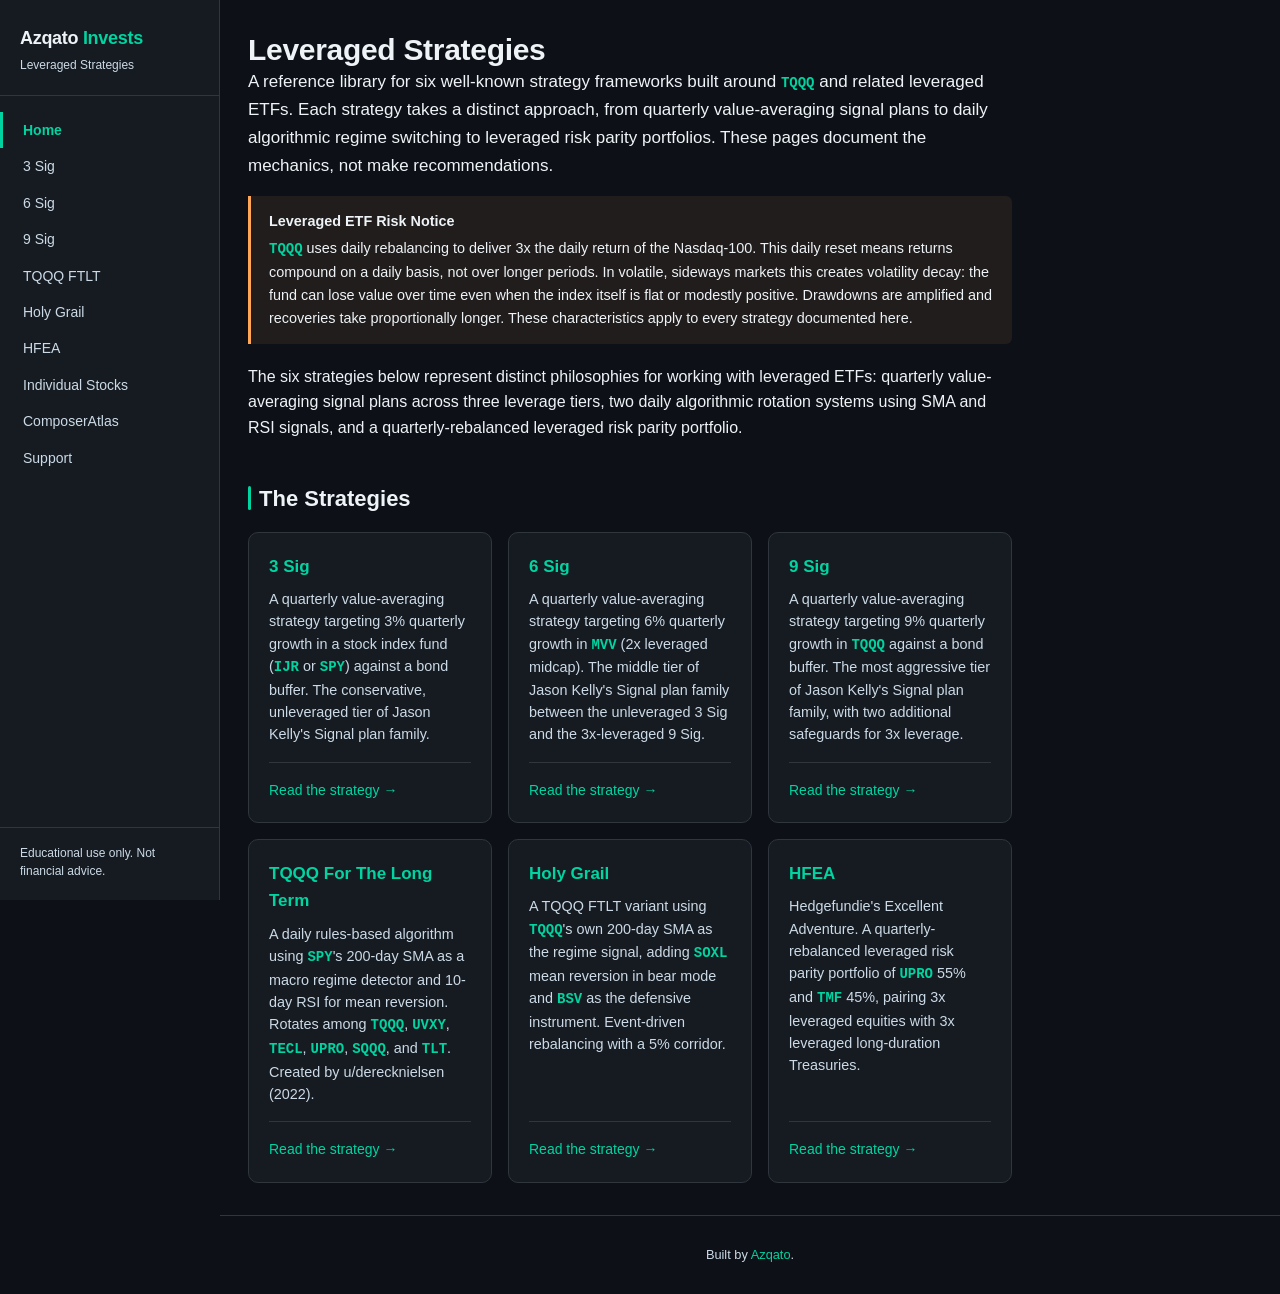
==== index.html @ e36377e2 "v1.1.0: docs audit, em dash cleanup, mobile CSS fix Co-Authored-By: Claude Sonnet 4.6 <noreply@anthr" ====
<!DOCTYPE html>
<html lang="en">
<head>
  <meta charset="UTF-8">
  <meta name="viewport" content="width=device-width, initial-scale=1.0">
  <title>Leveraged Strategies</title>
  <meta name="description" content="A reference library for six leveraged ETF strategy frameworks built around TQQQ. Educational use only.">
  <link rel="icon" href="data:image/svg+xml,<svg xmlns='http://www.w3.org/2000/svg' viewBox='0 0 100 100'><text y='.9em' font-size='90'>🚀</text></svg>">
  <link rel="stylesheet" href="css/style.css">
</head>
<body>
  <a class="skip-link" href="#main-content">Skip to content</a>

  <nav class="top-bar" aria-label="Site navigation">
    <div class="top-bar-inner">
      <a href="https://azqato.com/invests" class="logo-link"><span class="logo-text">Azqato <span class="logo-dot">Invests</span></span></a>
      <button class="nav-toggle" aria-label="Toggle navigation" aria-expanded="false" aria-controls="mobile-nav">
        <svg width="20" height="15" viewBox="0 0 20 15" fill="none" aria-hidden="true">
          <rect y="0" width="20" height="2" rx="1" fill="currentColor"/>
          <rect y="6.5" width="20" height="2" rx="1" fill="currentColor"/>
          <rect y="13" width="20" height="2" rx="1" fill="currentColor"/>
        </svg>
      </button>
    </div>
    <div class="top-bar-nav" id="mobile-nav" hidden>
      <ul>
        <li><a href="index.html" class="nav-link active" aria-current="page">Home</a></li>
        <li><a href="3sig.html" class="nav-link">3 Sig</a></li>
        <li><a href="6sig.html" class="nav-link">6 Sig</a></li>
        <li><a href="9sig.html" class="nav-link">9 Sig</a></li>
        <li><a href="tqqq-ftlt.html" class="nav-link">TQQQ FTLT</a></li>
        <li><a href="holy-grail.html" class="nav-link">Holy Grail</a></li>
        <li><a href="hfea.html" class="nav-link">HFEA</a></li>
        <li><a href="https://azqato.github.io/stocks/" class="nav-link">Individual Stocks</a></li>
        <li><a href="https://azqato.github.io/composer/" class="nav-link">ComposerAtlas</a></li>
        <li><a href="https://azqato.github.io/support.html" class="nav-link">Support</a></li>
      </ul>
    </div>
  </nav>

  <div class="layout">
    <aside class="sidebar" aria-label="Site navigation">
      <div class="sidebar-logo">
        <a href="https://azqato.com/invests" class="logo-link"><span class="logo-text">Azqato <span class="logo-dot">Invests</span></span></a>
        <span class="site-label">Leveraged Strategies</span>
      </div>
      <nav class="sidebar-nav" aria-label="Pages">
        <ul>
          <li><a href="index.html" class="nav-link active" aria-current="page">Home</a></li>
          <li><a href="3sig.html" class="nav-link">3 Sig</a></li>
          <li><a href="6sig.html" class="nav-link">6 Sig</a></li>
          <li><a href="9sig.html" class="nav-link">9 Sig</a></li>
          <li><a href="tqqq-ftlt.html" class="nav-link">TQQQ FTLT</a></li>
          <li><a href="holy-grail.html" class="nav-link">Holy Grail</a></li>
          <li><a href="hfea.html" class="nav-link">HFEA</a></li>
          <li><a href="https://azqato.github.io/stocks/" class="nav-link">Individual Stocks</a></li>
        <li><a href="https://azqato.github.io/composer/" class="nav-link">ComposerAtlas</a></li>
        <li><a href="https://azqato.github.io/support.html" class="nav-link">Support</a></li>
        </ul>
      </nav>
      <p class="sidebar-disclaimer">Educational use only. Not financial advice.</p>
    </aside>

    <div class="content-wrap">
      <main id="main-content">

        <section class="site-intro">
          <h1>Leveraged Strategies</h1>
          <p class="lead">A reference library for six well-known strategy frameworks built around <span class="ticker">TQQQ</span> and related leveraged ETFs. Each strategy takes a distinct approach, from quarterly value-averaging signal plans to daily algorithmic regime switching to leveraged risk parity portfolios. These pages document the mechanics, not make recommendations.</p>

          <div class="callout callout-risk" role="note" aria-label="Risk notice">
            <strong>Leveraged ETF Risk Notice</strong>
            <span class="ticker">TQQQ</span> uses daily rebalancing to deliver 3x the daily return of the Nasdaq-100. This daily reset means returns compound on a daily basis, not over longer periods. In volatile, sideways markets this creates volatility decay: the fund can lose value over time even when the index itself is flat or modestly positive. Drawdowns are amplified and recoveries take proportionally longer. These characteristics apply to every strategy documented here.
          </div>

          <p>The six strategies below represent distinct philosophies for working with leveraged ETFs: quarterly value-averaging signal plans across three leverage tiers, two daily algorithmic rotation systems using SMA and RSI signals, and a quarterly-rebalanced leveraged risk parity portfolio.</p>
        </section>

        <section aria-labelledby="strategies-heading">
          <h2 id="strategies-heading">The Strategies</h2>
          <div class="strategies-grid">

            <article class="strategy-card strat-3sig">
              <div class="card-body">
                <h3 class="card-title">3 Sig</h3>
                <p class="card-summary">A quarterly value-averaging strategy targeting 3% quarterly growth in a stock index fund (<span class="ticker">IJR</span> or <span class="ticker">SPY</span>) against a bond buffer. The conservative, unleveraged tier of Jason Kelly's Signal plan family.</p>
              </div>
              <div class="card-footer">
                <a href="3sig.html" class="card-link">Read the strategy &rarr;</a>
              </div>
            </article>

            <article class="strategy-card strat-6sig">
              <div class="card-body">
                <h3 class="card-title">6 Sig</h3>
                <p class="card-summary">A quarterly value-averaging strategy targeting 6% quarterly growth in <span class="ticker">MVV</span> (2x leveraged midcap). The middle tier of Jason Kelly's Signal plan family between the unleveraged 3 Sig and the 3x-leveraged 9 Sig.</p>
              </div>
              <div class="card-footer">
                <a href="6sig.html" class="card-link">Read the strategy &rarr;</a>
              </div>
            </article>

            <article class="strategy-card strat-9sig">
              <div class="card-body">
                <h3 class="card-title">9 Sig</h3>
                <p class="card-summary">A quarterly value-averaging strategy targeting 9% quarterly growth in <span class="ticker">TQQQ</span> against a bond buffer. The most aggressive tier of Jason Kelly's Signal plan family, with two additional safeguards for 3x leverage.</p>
              </div>
              <div class="card-footer">
                <a href="9sig.html" class="card-link">Read the strategy &rarr;</a>
              </div>
            </article>

            <article class="strategy-card strat-ftlt">
              <div class="card-body">
                <h3 class="card-title">TQQQ For The Long Term</h3>
                <p class="card-summary">A daily rules-based algorithm using <span class="ticker">SPY</span>'s 200-day SMA as a macro regime detector and 10-day RSI for mean reversion. Rotates among <span class="ticker">TQQQ</span>, <span class="ticker">UVXY</span>, <span class="ticker">TECL</span>, <span class="ticker">UPRO</span>, <span class="ticker">SQQQ</span>, and <span class="ticker">TLT</span>. Created by u/derecknielsen (2022).</p>
              </div>
              <div class="card-footer">
                <a href="tqqq-ftlt.html" class="card-link">Read the strategy &rarr;</a>
              </div>
            </article>

            <article class="strategy-card strat-grail">
              <div class="card-body">
                <h3 class="card-title">Holy Grail</h3>
                <p class="card-summary">A TQQQ FTLT variant using <span class="ticker">TQQQ</span>'s own 200-day SMA as the regime signal, adding <span class="ticker">SOXL</span> mean reversion in bear mode and <span class="ticker">BSV</span> as the defensive instrument. Event-driven rebalancing with a 5% corridor.</p>
              </div>
              <div class="card-footer">
                <a href="holy-grail.html" class="card-link">Read the strategy &rarr;</a>
              </div>
            </article>

            <article class="strategy-card strat-hfea">
              <div class="card-body">
                <h3 class="card-title">HFEA</h3>
                <p class="card-summary">Hedgefundie's Excellent Adventure. A quarterly-rebalanced leveraged risk parity portfolio of <span class="ticker">UPRO</span> 55% and <span class="ticker">TMF</span> 45%, pairing 3x leveraged equities with 3x leveraged long-duration Treasuries.</p>
              </div>
              <div class="card-footer">
                <a href="hfea.html" class="card-link">Read the strategy &rarr;</a>
              </div>
            </article>

          </div>
        </section>

      </main>

      <footer>
        <p>Built by <a href="https://azqato.github.io">Azqato</a>.</p>
      </footer>
    </div>
  </div>

  <script src="js/main.js"></script>
</body>
</html>
---- css/style.css ----
/* ============================================================
   :root — Design tokens
   ============================================================ */
:root {
  --color-bg: #0d1117;
  --color-surface: #161b22;
  --color-border: #30363d;
  --color-accent: #00d4a0;
  --color-accent-hover: #00e6b0;
  --color-accent-light: rgba(0, 212, 160, 0.08);
  --color-card-hover: #1c2128;
  --color-tag-bg: #21262d;
  --color-text-primary: #eef3f7;
  --color-text-secondary: #cbdae6;
  --color-positive: #3fb950;
  --color-negative: #f85149;
  --color-warning: #ffa657;
  --color-purple: #bc8cff;
  --color-strat-3sig: #79c0ff;
  --color-strat-6sig: #e3b341;
  --color-strat-9sig: #58a6ff;
  --color-strat-hfea: #f0883e;
  --color-strat-ftlt: #3fb950;
  --color-strat-grail: #bc8cff;
  --font-ui: -apple-system, BlinkMacSystemFont, 'Segoe UI', Roboto, 'Helvetica Neue', Arial, sans-serif;
  --font-mono: 'SF Mono', 'Consolas', 'Liberation Mono', 'Courier New', monospace;
}

/* ============================================================
   Reset / base
   ============================================================ */
*, *::before, *::after {
  box-sizing: border-box;
  margin: 0;
  padding: 0;
}

html {
  scroll-behavior: smooth;
}

body {
  background-color: var(--color-bg);
  color: var(--color-text-primary);
  font-family: var(--font-ui);
  font-size: 1rem;
  line-height: 1.6;
  -webkit-font-smoothing: antialiased;
}

a {
  color: var(--color-accent);
  text-decoration: none;
}

a:hover {
  color: var(--color-accent-hover);
}

a:focus-visible {
  outline: 2px solid var(--color-accent);
  outline-offset: 3px;
  border-radius: 2px;
}

ul {
  list-style: none;
}

img {
  max-width: 100%;
  display: block;
}

/* ============================================================
   Layout grid (sidebar + content)
   ============================================================ */
.skip-link {
  position: fixed;
  top: 0;
  left: 0;
  padding: 8px 16px;
  background: var(--color-accent);
  color: var(--color-bg);
  font-weight: 600;
  font-size: 0.875rem;
  z-index: 1000;
  border-radius: 0 0 6px 0;
  transform: translateY(-100%);
  transition: transform 0.15s;
}

.skip-link:focus {
  transform: translateY(0);
}

.layout {
  display: grid;
  grid-template-columns: 220px 1fr;
  align-items: start;
  min-height: 100vh;
}

.content-wrap {
  display: flex;
  flex-direction: column;
  min-width: 0;
  min-height: 100vh;
}

main {
  flex: 1;
  max-width: 820px;
  padding: 32px 28px;
}

/* ============================================================
   Sidebar and top-bar nav
   ============================================================ */
.sidebar {
  width: 220px;
  background: var(--color-surface);
  border-right: 1px solid var(--color-border);
  position: sticky;
  top: 0;
  height: 100vh;
  overflow-y: auto;
  display: flex;
  flex-direction: column;
  padding: 24px 0 20px;
  flex-shrink: 0;
}

.sidebar-logo {
  padding: 0 20px 20px;
  border-bottom: 1px solid var(--color-border);
  margin-bottom: 8px;
}

a.logo-link {
  text-decoration: none;
  color: inherit;
}

.logo-text {
  display: block;
  font-size: 1.125rem;
  font-weight: 700;
  color: var(--color-text-primary);
  letter-spacing: -0.3px;
}

.logo-dot {
  color: var(--color-accent);
}

.site-label {
  display: block;
  font-size: 0.75rem;
  color: var(--color-text-secondary);
  margin-top: 3px;
}

.sidebar-nav {
  flex: 1;
  padding: 8px 0;
}

.nav-link {
  display: block;
  padding: 7px 20px;
  font-size: 0.875rem;
  font-weight: 500;
  color: var(--color-text-secondary);
  transition: color 0.15s;
  border-left: 3px solid transparent;
}

.nav-link:hover {
  color: var(--color-text-primary);
}

.nav-link.active {
  color: var(--color-accent);
  font-weight: 600;
  border-left-color: var(--color-accent);
}

.on-this-page {
  margin-top: 16px;
  padding-top: 16px;
  border-top: 1px solid var(--color-border);
}

.on-this-page-label {
  font-size: 0.6875rem;
  font-weight: 600;
  text-transform: uppercase;
  letter-spacing: 0.06em;
  color: var(--color-text-secondary);
  padding: 0 20px 6px;
  display: block;
}

.anchor-link {
  display: block;
  padding: 5px 20px 5px 28px;
  font-size: 0.8125rem;
  color: var(--color-text-secondary);
  transition: color 0.15s;
  border-left: 3px solid transparent;
}

.anchor-link:hover {
  color: var(--color-text-primary);
}

.anchor-link.is-active {
  color: var(--color-accent);
}

.sidebar-disclaimer {
  padding: 16px 20px 0;
  font-size: 0.75rem;
  color: var(--color-text-secondary);
  border-top: 1px solid var(--color-border);
  line-height: 1.5;
}

/* Top bar — mobile only, hidden on desktop */
.top-bar {
  display: none;
  position: sticky;
  top: 0;
  z-index: 100;
  background: rgba(22, 27, 34, 0.9);
  backdrop-filter: blur(12px);
  -webkit-backdrop-filter: blur(12px);
  border-bottom: 1px solid var(--color-border);
}

.top-bar-inner {
  display: flex;
  align-items: center;
  justify-content: space-between;
  padding: 12px 20px;
}

.nav-toggle {
  background: none;
  border: none;
  cursor: pointer;
  padding: 4px;
  color: var(--color-text-primary);
  display: flex;
  align-items: center;
  justify-content: center;
}

.nav-toggle:focus-visible {
  outline: 2px solid var(--color-accent);
  outline-offset: 3px;
  border-radius: 2px;
}

.top-bar-nav {
  border-top: 1px solid var(--color-border);
  padding: 8px 0 12px;
}

.top-bar-nav .nav-link {
  border-left: none;
  padding: 9px 20px;
}

.top-bar-nav .nav-link.active {
  border-left: none;
  border-bottom: 2px solid var(--color-accent);
}

/* ============================================================
   Typography
   ============================================================ */
h1 {
  font-size: 1.875rem;
  font-weight: 700;
  color: var(--color-text-primary);
  letter-spacing: -0.3px;
  line-height: 1.2;
}

h2 {
  font-size: 1.375rem;
  font-weight: 700;
  color: var(--color-text-primary);
  display: flex;
  align-items: center;
  gap: 0.5rem;
  margin-bottom: 1rem;
  margin-top: 2.5rem;
}

h2::before {
  content: '';
  display: block;
  width: 3px;
  height: 1.1em;
  background: var(--color-accent);
  border-radius: 2px;
  flex-shrink: 0;
}

h3 {
  font-size: 1.0625rem;
  font-weight: 600;
  color: var(--color-text-primary);
  margin-bottom: 0.5rem;
  margin-top: 1.5rem;
}

p {
  margin-bottom: 1rem;
}

p:last-child {
  margin-bottom: 0;
}

.lead {
  font-size: 1.0625rem;
  line-height: 1.65;
}

.caption {
  font-size: 0.78rem;
  color: var(--color-text-secondary);
}

.num {
  font-family: var(--font-mono);
  font-size: 0.85rem;
}

.ticker {
  font-family: var(--font-mono);
  font-size: 0.875rem;
  font-weight: 600;
  color: var(--color-accent);
}

/* ============================================================
   Hero (badge, title, sub)
   ============================================================ */
.hero {
  margin-bottom: 2rem;
  padding-bottom: 2rem;
  border-bottom: 1px solid var(--color-border);
}

.hero-badge {
  display: inline-flex;
  align-items: center;
  gap: 6px;
  background: var(--color-tag-bg);
  border: 1px solid var(--color-border);
  border-radius: 999px;
  padding: 4px 12px;
  font-size: 0.75rem;
  color: var(--color-text-secondary);
  margin-bottom: 14px;
}

.hero-badge-dot {
  width: 8px;
  height: 8px;
  border-radius: 50%;
  flex-shrink: 0;
}

.hero h1 {
  margin-bottom: 12px;
}

.hero .lead {
  color: var(--color-text-primary);
}

/* ============================================================
   Strategy cards (index)
   ============================================================ */
.strategies-grid {
  display: grid;
  grid-template-columns: repeat(3, 1fr);
  gap: 16px;
  margin-top: 1rem;
}

.strategy-card {
  background: var(--color-surface);
  border: 1px solid var(--color-border);
  border-radius: 10px;
  padding: 20px;
  display: flex;
  flex-direction: column;
  position: relative;
  overflow: hidden;
  transition: background 0.15s, transform 0.15s, box-shadow 0.15s;
}

.strategy-card::before {
  content: '';
  position: absolute;
  top: 0;
  left: 0;
  right: 0;
  height: 2px;
  opacity: 0;
  transition: opacity 0.15s;
}

.strategy-card:hover {
  background: var(--color-card-hover);
  transform: translateY(-2px);
  box-shadow: 0 4px 18px rgba(0, 212, 160, 0.07);
}

.strategy-card:hover::before {
  opacity: 1;
}

.strat-3sig::before  { background: var(--color-strat-3sig); }
.strat-6sig::before  { background: var(--color-strat-6sig); }
.strat-9sig::before  { background: var(--color-strat-9sig); }
.strat-hfea::before  { background: var(--color-strat-hfea); }
.strat-ftlt::before  { background: var(--color-strat-ftlt); }
.strat-grail::before { background: var(--color-strat-grail); }

.card-body {
  flex: 1;
}

.card-title {
  font-size: 1.0625rem;
  font-weight: 700;
  color: var(--color-accent);
  margin-bottom: 8px;
  margin-top: 0;
}

.card-summary {
  font-size: 0.9rem;
  color: var(--color-text-secondary);
  line-height: 1.55;
  margin-bottom: 0;
}

.card-footer {
  margin-top: 16px;
  padding-top: 14px;
  border-top: 1px solid var(--color-border);
}

.card-link {
  font-size: 0.875rem;
  font-weight: 500;
  color: var(--color-accent);
}

.card-link:hover {
  color: var(--color-accent-hover);
}

/* ============================================================
   Placeholder blocks
   ============================================================ */
.placeholder {
  border: 1px dashed var(--color-border);
  border-radius: 8px;
  padding: 24px;
  color: var(--color-text-secondary);
  font-style: italic;
  text-align: center;
  font-size: 0.9rem;
}

/* ============================================================
   Tables
   ============================================================ */
.table-wrap {
  border: 1px solid var(--color-border);
  border-radius: 8px;
  overflow: hidden;
  margin-bottom: 1.5rem;
}

table {
  width: 100%;
  border-collapse: collapse;
  font-size: 0.9rem;
}

.visually-hidden {
  position: absolute;
  width: 1px;
  height: 1px;
  overflow: hidden;
  clip: rect(0 0 0 0);
  white-space: nowrap;
}

thead th {
  background: var(--color-card-hover);
  font-size: 0.6875rem;
  font-weight: 600;
  text-transform: uppercase;
  letter-spacing: 0.06em;
  color: var(--color-text-secondary);
  padding: 10px 14px;
  text-align: left;
}

tbody tr:nth-child(even) {
  background: rgba(255, 255, 255, 0.02);
}

tbody tr:hover {
  background: var(--color-accent-light);
}

td {
  padding: 10px 14px;
  color: var(--color-text-primary);
  border-top: 1px solid var(--color-border);
}

td.num {
  text-align: right;
  font-family: var(--font-mono);
  font-size: 0.85rem;
}

td.positive { color: var(--color-positive); }
td.negative { color: var(--color-negative); }

/* ============================================================
   Callout boxes (info, risk)
   ============================================================ */
.callout {
  border-radius: 0 6px 6px 0;
  padding: 14px 18px;
  margin-bottom: 1.25rem;
  font-size: 0.9rem;
  line-height: 1.6;
}

.callout strong {
  display: block;
  margin-bottom: 4px;
  font-weight: 600;
}

.callout-info {
  background: var(--color-accent-light);
  border-left: 3px solid var(--color-accent);
  color: var(--color-text-primary);
}

.callout-risk {
  background: rgba(255, 166, 87, 0.08);
  border-left: 3px solid var(--color-warning);
  color: var(--color-text-primary);
}

/* ============================================================
   Badges and ticker tags
   ============================================================ */
.badge {
  display: inline-flex;
  align-items: center;
  border-radius: 999px;
  padding: 3px 10px;
  font-size: 0.75rem;
  font-weight: 500;
  border: 1px solid;
}

.badge-neutral {
  background: var(--color-tag-bg);
  color: var(--color-text-secondary);
  border-color: var(--color-border);
}

.badge-caution {
  background: rgba(255, 166, 87, 0.12);
  color: var(--color-warning);
  border-color: rgba(255, 166, 87, 0.3);
}

.badge-negative {
  background: rgba(248, 81, 73, 0.12);
  color: var(--color-negative);
  border-color: rgba(248, 81, 73, 0.3);
}

.badge-positive {
  background: rgba(63, 185, 80, 0.12);
  color: var(--color-positive);
  border-color: rgba(63, 185, 80, 0.3);
}

.ticker-tag {
  display: inline-flex;
  align-items: center;
  font-family: var(--font-mono);
  font-size: 0.8125rem;
  font-weight: 600;
  color: var(--color-accent);
  background: var(--color-tag-bg);
  border: 1px solid var(--color-border);
  border-radius: 6px;
  padding: 1px 7px;
  transition: background 0.15s, border-color 0.15s;
}

.ticker-tag:hover {
  background: var(--color-accent-light);
  border-color: var(--color-accent);
}

/* ============================================================
   Footer
   ============================================================ */
footer {
  border-top: 1px solid var(--color-border);
  background: var(--color-bg);
  text-align: center;
  padding: 28px 32px;
  font-size: 0.8rem;
  color: var(--color-text-secondary);
  line-height: 1.7;
}

footer p + p {
  margin-top: 6px;
}

footer a {
  color: var(--color-accent);
}

footer a:hover {
  color: var(--color-accent-hover);
}

/* ============================================================
   Media queries
   ============================================================ */
@media (max-width: 1024px) {
  .layout {
    grid-template-columns: 1fr;
  }

  .sidebar {
    display: none;
  }

  .top-bar {
    display: block;
  }

  main {
    padding: 24px 20px;
  }

  footer {
    padding: 20px;
  }

  .table-wrap {
    overflow-x: auto;
    -webkit-overflow-scrolling: touch;
  }
}

@media (max-width: 768px) {
  .strategies-grid {
    grid-template-columns: 1fr;
  }

  h1 {
    font-size: 1.5rem;
  }

  h2 {
    font-size: 1.2rem;
  }

  main {
    padding: 20px;
  }

  .table-wrap {
    overflow-x: auto;
    -webkit-overflow-scrolling: touch;
  }
}

/* ============================================================
   Reduced motion
   ============================================================ */
@media (prefers-reduced-motion: reduce) {
  html {
    scroll-behavior: auto;
  }

  .strategy-card,
  .strategy-card::before,
  .anchor-link,
  .skip-link {
    transition: none;
  }
}
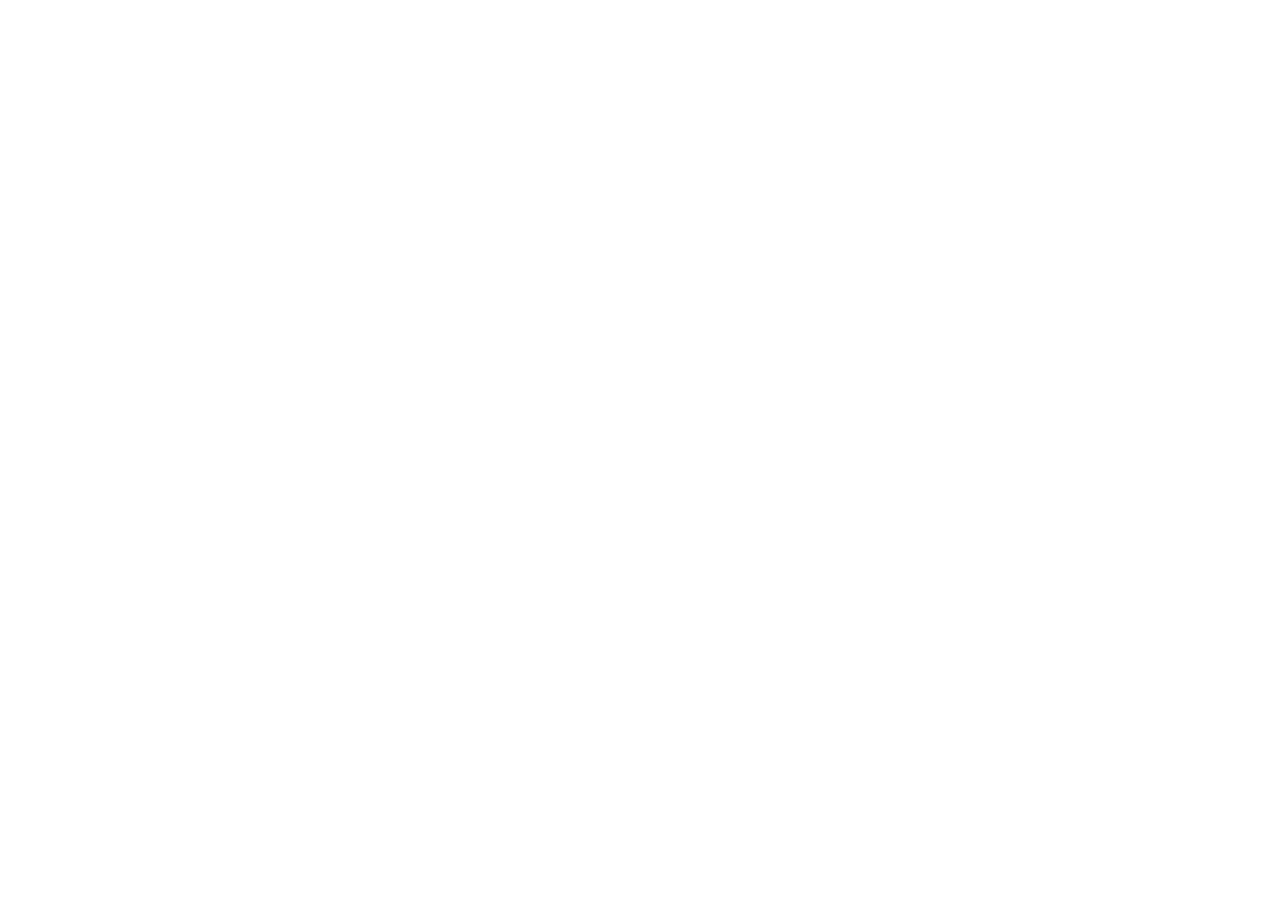
==== commit f1646aa1: "v2.0.0: pages redirect to Azqato Invests Co-Authored-By: Claude Opus 5.5 <noreply@anthropic.com>" ====
--- a/index.html
+++ b/index.html
@@ -1,156 +1,17 @@
 <!DOCTYPE html>
 <html lang="en">
 <head>
-  <meta charset="UTF-8">
-  <meta name="viewport" content="width=device-width, initial-scale=1.0">
-  <title>Leveraged Strategies</title>
-  <meta name="description" content="A reference library for six leveraged ETF strategy frameworks built around TQQQ. Educational use only.">
-  <link rel="icon" href="data:image/svg+xml,<svg xmlns='http://www.w3.org/2000/svg' viewBox='0 0 100 100'><text y='.9em' font-size='90'>🚀</text></svg>">
-  <link rel="stylesheet" href="css/style.css">
+<meta charset="UTF-8">
+<meta name="viewport" content="width=device-width, initial-scale=1">
+<title>Leveraged Strategies</title>
+<!-- Moved to Azqato Invests on 2026-10-02. This page only sends visitors on;
+     see the Azqato Invests PRD (azqato.github.io repo, docs/PRD.md Part 2,
+     Invests: Deprecation and Removal). Never reuse this address for other content. -->
+<link rel="canonical" href="https://azqato.com/invests/leveraged/">
+<meta http-equiv="refresh" content="0; url=https://azqato.com/invests/leveraged/">
+<script>location.replace("https://azqato.com/invests/leveraged/" + (location.hash && "https://azqato.com/invests/leveraged/".indexOf("#") < 0 ? location.hash : ""));</script>
 </head>
 <body>
-  <a class="skip-link" href="#main-content">Skip to content</a>
-
-  <nav class="top-bar" aria-label="Site navigation">
-    <div class="top-bar-inner">
-      <a href="https://azqato.com/invests" class="logo-link"><span class="logo-text">Azqato <span class="logo-dot">Invests</span></span></a>
-      <button class="nav-toggle" aria-label="Toggle navigation" aria-expanded="false" aria-controls="mobile-nav">
-        <svg width="20" height="15" viewBox="0 0 20 15" fill="none" aria-hidden="true">
-          <rect y="0" width="20" height="2" rx="1" fill="currentColor"/>
-          <rect y="6.5" width="20" height="2" rx="1" fill="currentColor"/>
-          <rect y="13" width="20" height="2" rx="1" fill="currentColor"/>
-        </svg>
-      </button>
-    </div>
-    <div class="top-bar-nav" id="mobile-nav" hidden>
-      <ul>
-        <li><a href="index.html" class="nav-link active" aria-current="page">Home</a></li>
-        <li><a href="3sig.html" class="nav-link">3 Sig</a></li>
-        <li><a href="6sig.html" class="nav-link">6 Sig</a></li>
-        <li><a href="9sig.html" class="nav-link">9 Sig</a></li>
-        <li><a href="tqqq-ftlt.html" class="nav-link">TQQQ FTLT</a></li>
-        <li><a href="holy-grail.html" class="nav-link">Holy Grail</a></li>
-        <li><a href="hfea.html" class="nav-link">HFEA</a></li>
-        <li><a href="https://azqato.github.io/stocks/" class="nav-link">Individual Stocks</a></li>
-        <li><a href="https://azqato.github.io/composer/" class="nav-link">ComposerAtlas</a></li>
-        <li><a href="https://azqato.github.io/support.html" class="nav-link">Support</a></li>
-      </ul>
-    </div>
-  </nav>
-
-  <div class="layout">
-    <aside class="sidebar" aria-label="Site navigation">
-      <div class="sidebar-logo">
-        <a href="https://azqato.com/invests" class="logo-link"><span class="logo-text">Azqato <span class="logo-dot">Invests</span></span></a>
-        <span class="site-label">Leveraged Strategies</span>
-      </div>
-      <nav class="sidebar-nav" aria-label="Pages">
-        <ul>
-          <li><a href="index.html" class="nav-link active" aria-current="page">Home</a></li>
-          <li><a href="3sig.html" class="nav-link">3 Sig</a></li>
-          <li><a href="6sig.html" class="nav-link">6 Sig</a></li>
-          <li><a href="9sig.html" class="nav-link">9 Sig</a></li>
-          <li><a href="tqqq-ftlt.html" class="nav-link">TQQQ FTLT</a></li>
-          <li><a href="holy-grail.html" class="nav-link">Holy Grail</a></li>
-          <li><a href="hfea.html" class="nav-link">HFEA</a></li>
-          <li><a href="https://azqato.github.io/stocks/" class="nav-link">Individual Stocks</a></li>
-        <li><a href="https://azqato.github.io/composer/" class="nav-link">ComposerAtlas</a></li>
-        <li><a href="https://azqato.github.io/support.html" class="nav-link">Support</a></li>
-        </ul>
-      </nav>
-      <p class="sidebar-disclaimer">Educational use only. Not financial advice.</p>
-    </aside>
-
-    <div class="content-wrap">
-      <main id="main-content">
-
-        <section class="site-intro">
-          <h1>Leveraged Strategies</h1>
-          <p class="lead">A reference library for six well-known strategy frameworks built around <span class="ticker">TQQQ</span> and related leveraged ETFs. Each strategy takes a distinct approach, from quarterly value-averaging signal plans to daily algorithmic regime switching to leveraged risk parity portfolios. These pages document the mechanics, not make recommendations.</p>
-
-          <div class="callout callout-risk" role="note" aria-label="Risk notice">
-            <strong>Leveraged ETF Risk Notice</strong>
-            <span class="ticker">TQQQ</span> uses daily rebalancing to deliver 3x the daily return of the Nasdaq-100. This daily reset means returns compound on a daily basis, not over longer periods. In volatile, sideways markets this creates volatility decay: the fund can lose value over time even when the index itself is flat or modestly positive. Drawdowns are amplified and recoveries take proportionally longer. These characteristics apply to every strategy documented here.
-          </div>
-
-          <p>The six strategies below represent distinct philosophies for working with leveraged ETFs: quarterly value-averaging signal plans across three leverage tiers, two daily algorithmic rotation systems using SMA and RSI signals, and a quarterly-rebalanced leveraged risk parity portfolio.</p>
-        </section>
-
-        <section aria-labelledby="strategies-heading">
-          <h2 id="strategies-heading">The Strategies</h2>
-          <div class="strategies-grid">
-
-            <article class="strategy-card strat-3sig">
-              <div class="card-body">
-                <h3 class="card-title">3 Sig</h3>
-                <p class="card-summary">A quarterly value-averaging strategy targeting 3% quarterly growth in a stock index fund (<span class="ticker">IJR</span> or <span class="ticker">SPY</span>) against a bond buffer. The conservative, unleveraged tier of Jason Kelly's Signal plan family.</p>
-              </div>
-              <div class="card-footer">
-                <a href="3sig.html" class="card-link">Read the strategy &rarr;</a>
-              </div>
-            </article>
-
-            <article class="strategy-card strat-6sig">
-              <div class="card-body">
-                <h3 class="card-title">6 Sig</h3>
-                <p class="card-summary">A quarterly value-averaging strategy targeting 6% quarterly growth in <span class="ticker">MVV</span> (2x leveraged midcap). The middle tier of Jason Kelly's Signal plan family between the unleveraged 3 Sig and the 3x-leveraged 9 Sig.</p>
-              </div>
-              <div class="card-footer">
-                <a href="6sig.html" class="card-link">Read the strategy &rarr;</a>
-              </div>
-            </article>
-
-            <article class="strategy-card strat-9sig">
-              <div class="card-body">
-                <h3 class="card-title">9 Sig</h3>
-                <p class="card-summary">A quarterly value-averaging strategy targeting 9% quarterly growth in <span class="ticker">TQQQ</span> against a bond buffer. The most aggressive tier of Jason Kelly's Signal plan family, with two additional safeguards for 3x leverage.</p>
-              </div>
-              <div class="card-footer">
-                <a href="9sig.html" class="card-link">Read the strategy &rarr;</a>
-              </div>
-            </article>
-
-            <article class="strategy-card strat-ftlt">
-              <div class="card-body">
-                <h3 class="card-title">TQQQ For The Long Term</h3>
-                <p class="card-summary">A daily rules-based algorithm using <span class="ticker">SPY</span>'s 200-day SMA as a macro regime detector and 10-day RSI for mean reversion. Rotates among <span class="ticker">TQQQ</span>, <span class="ticker">UVXY</span>, <span class="ticker">TECL</span>, <span class="ticker">UPRO</span>, <span class="ticker">SQQQ</span>, and <span class="ticker">TLT</span>. Created by u/derecknielsen (2022).</p>
-              </div>
-              <div class="card-footer">
-                <a href="tqqq-ftlt.html" class="card-link">Read the strategy &rarr;</a>
-              </div>
-            </article>
-
-            <article class="strategy-card strat-grail">
-              <div class="card-body">
-                <h3 class="card-title">Holy Grail</h3>
-                <p class="card-summary">A TQQQ FTLT variant using <span class="ticker">TQQQ</span>'s own 200-day SMA as the regime signal, adding <span class="ticker">SOXL</span> mean reversion in bear mode and <span class="ticker">BSV</span> as the defensive instrument. Event-driven rebalancing with a 5% corridor.</p>
-              </div>
-              <div class="card-footer">
-                <a href="holy-grail.html" class="card-link">Read the strategy &rarr;</a>
-              </div>
-            </article>
-
-            <article class="strategy-card strat-hfea">
-              <div class="card-body">
-                <h3 class="card-title">HFEA</h3>
-                <p class="card-summary">Hedgefundie's Excellent Adventure. A quarterly-rebalanced leveraged risk parity portfolio of <span class="ticker">UPRO</span> 55% and <span class="ticker">TMF</span> 45%, pairing 3x leveraged equities with 3x leveraged long-duration Treasuries.</p>
-              </div>
-              <div class="card-footer">
-                <a href="hfea.html" class="card-link">Read the strategy &rarr;</a>
-              </div>
-            </article>
-
-          </div>
-        </section>
-
-      </main>
-
-      <footer>
-        <p>Built by <a href="https://azqato.github.io">Azqato</a>.</p>
-      </footer>
-    </div>
-  </div>
-
-  <script src="js/main.js"></script>
+<p>This page has moved to Azqato Invests: <a href="https://azqato.com/invests/leveraged/">Leveraged Strategies</a>.</p>
 </body>
 </html>
